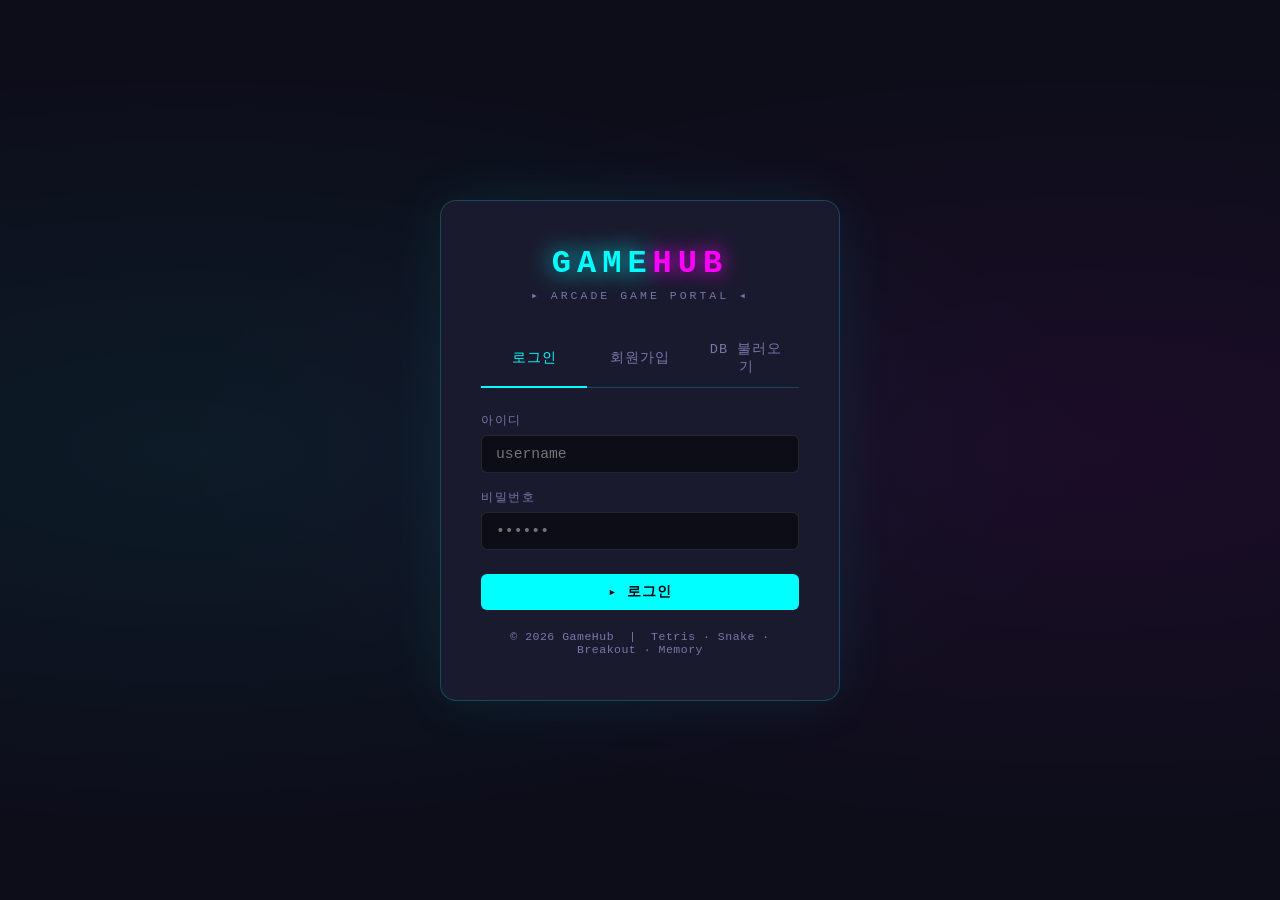
==== admin.html @ 45ed28bd "사지방 게임기" ====
<!DOCTYPE html>
<html lang="ko">
<head>
<meta charset="UTF-8">
<meta name="viewport" content="width=device-width, initial-scale=1.0">
<title>GameHub - 관리자</title>
<link rel="stylesheet" href="css/style.css">
<style>
.user-table { width: 100%; border-collapse: collapse; }
.user-table th { text-align: left; padding: 8px 14px; color: var(--muted); font-size: 0.72rem; letter-spacing: 2px; border-bottom: 1px solid var(--border); }
.user-table td { padding: 10px 14px; border-bottom: 1px solid rgba(255,255,255,0.04); font-size: 0.88rem; }
.user-table tr:hover td { background: rgba(255,68,102,0.03); }
.role-admin { color: var(--red); font-size: 0.75rem; }
.role-user  { color: var(--muted); font-size: 0.75rem; }

.panel-grid {
  display: grid;
  grid-template-columns: 1fr 1fr;
  gap: 20px;
}

@media (max-width: 768px) { .panel-grid { grid-template-columns: 1fr; } }
</style>
</head>
<body>
<nav class="navbar" id="navbar"></nav>

<div class="container">
  <div class="page-header">
    <div class="page-title" style="color:var(--red);">관리자 패널</div>
    <div class="page-subtitle">유저 관리 및 데이터 관리</div>
  </div>

  <div id="alertArea"></div>

  <div class="panel-grid">
    <!-- User list -->
    <div class="card" style="grid-column: 1/-1;">
      <div class="section-header">
        <span class="section-title">▸ 유저 목록</span>
        <span id="userCount" style="font-size:0.8rem;color:var(--muted);"></span>
      </div>
      <table class="user-table">
        <thead>
          <tr>
            <th>#</th>
            <th>아이디</th>
            <th>역할</th>
            <th>최고 점수 합계</th>
            <th>작업</th>
          </tr>
        </thead>
        <tbody id="userBody"></tbody>
      </table>
    </div>

    <!-- Add user -->
    <div class="card">
      <div class="section-header">
        <span class="section-title">▸ 유저 추가</span>
      </div>
      <div id="addAlert"></div>
      <form onsubmit="addUser(event)">
        <div class="form-group">
          <label class="form-label">아이디</label>
          <input type="text" id="addUsername" class="form-input" placeholder="4~16자 영문/숫자/_" minlength="4" maxlength="16" required>
        </div>
        <div class="form-group">
          <label class="form-label">비밀번호</label>
          <input type="text" id="addPassword" class="form-input" placeholder="비밀번호" minlength="4" required>
        </div>
        <div class="form-group">
          <label class="form-label">역할</label>
          <select id="addRole" class="form-input">
            <option value="user">일반 유저</option>
            <option value="admin">관리자</option>
          </select>
        </div>
        <button type="submit" class="btn btn-primary">+ 추가</button>
      </form>
    </div>

    <!-- DB Tools -->
    <div class="card">
      <div class="section-header">
        <span class="section-title">▸ 데이터 관리</span>
      </div>
      <div style="display:flex;flex-direction:column;gap:10px;">
        <button class="btn btn-ghost" onclick="GameDB.exportDB()">
          ⬇ users.db 내보내기
        </button>
        <label class="btn btn-ghost" style="cursor:pointer;justify-content:center;">
          ⬆ users.db 불러오기
          <input type="file" accept=".db,.json,.txt" style="display:none;" onchange="importDB(this)">
        </label>
        <div style="height:1px;background:var(--border);margin:4px 0;"></div>
        <button class="btn btn-danger" onclick="confirmClearScores()">
          🗑 전체 점수 초기화
        </button>
      </div>
      <div style="margin-top:16px;font-size:0.75rem;color:var(--muted);line-height:1.7;">
        <strong style="color:var(--cyan);">users.db 형식:</strong><br>
        <code style="color:var(--text);font-size:0.7rem;">
          {"users": [{"username": "user1",<br>
          &nbsp;"password": "pass1", "role": "user"}]}
        </code>
      </div>
    </div>
  </div>
</div>

<script src="js/app.js"></script>
<script>
async function init() {
  await GameDB.init();
  const session = Auth.requireAuth();
  if (!session) return;
  if (!Auth.isAdmin()) {
    window.location.href = 'dashboard.html';
    return;
  }
  buildNavbar('admin');
  renderUsers();
}

function renderUsers() {
  const users = GameDB.getUsers();
  document.getElementById('userCount').textContent = `총 ${users.length}명`;

  const body = document.getElementById('userBody');
  const gameIds = ['tetris', 'snake', 'breakout', 'memory'];
  const me = Auth.getSession().username;

  body.innerHTML = users.map((u, i) => {
    const total = gameIds.reduce((sum, g) => sum + GameDB.getUserBest(u.username, g), 0);
    return `
      <tr>
        <td style="color:var(--muted)">${i + 1}</td>
        <td>
          ${u.username}
          ${u.username === me ? ' <span style="color:var(--cyan);font-size:0.7rem">(나)</span>' : ''}
        </td>
        <td><span class="role-${u.role}">${u.role === 'admin' ? '🔑 관리자' : '👤 유저'}</span></td>
        <td style="color:var(--yellow)">${total ? formatScore(total) : '–'}</td>
        <td>
          ${u.username !== me
            ? `<button class="btn btn-danger btn-sm" onclick="removeUser('${u.username}')">삭제</button>`
            : '<span style="color:var(--muted);font-size:0.75rem">–</span>'
          }
        </td>
      </tr>
    `;
  }).join('');
}

function addUser(e) {
  e.preventDefault();
  const u = document.getElementById('addUsername').value.trim();
  const p = document.getElementById('addPassword').value;
  const r = document.getElementById('addRole').value;
  const area = document.getElementById('addAlert');

  if (!/^[a-zA-Z0-9_]{4,16}$/.test(u)) {
    showAlert(area, '아이디는 영문/숫자/_ 4~16자'); return;
  }

  const users = GameDB.getUsers();
  if (users.find(usr => usr.username === u)) {
    showAlert(area, '이미 존재하는 아이디'); return;
  }

  const allUsers = [...users, { username: u, password: p, role: r }];
  GameDB._setUsers(allUsers);
  showAlert(area, `"${u}" 추가 완료!`, 'success');
  e.target.reset();
  renderUsers();
}

function removeUser(username) {
  if (!confirm(`"${username}" 을 삭제하시겠습니까?\n이 유저의 점수는 남아 있습니다.`)) return;
  GameDB.removeUser(username);
  renderUsers();
  showAlert(document.getElementById('alertArea'), `"${username}" 삭제됨`, 'success');
}

async function importDB(input) {
  try {
    const count = await GameDB.importDB(input.files[0]);
    showAlert(document.getElementById('alertArea'), `${count}개 계정 가져옴`, 'success');
    renderUsers();
  } catch (e) {
    showAlert(document.getElementById('alertArea'), '파일 오류: ' + e.message);
  }
  input.value = '';
}

function confirmClearScores() {
  if (confirm('⚠️ 모든 게임 점수를 초기화합니다.\n이 작업은 되돌릴 수 없습니다.\n계속하시겠습니까?')) {
    localStorage.removeItem('gp_scores');
    showAlert(document.getElementById('alertArea'), '점수가 초기화되었습니다.', 'success');
    renderUsers();
  }
}

init();
</script>
</body>
</html>
---- css/style.css ----
/* === CSS Variables === */
:root {
  --bg: #0d0d1a;
  --card: #1a1a2e;
  --card2: #16213e;
  --border: rgba(0, 255, 255, 0.2);
  --border-hover: rgba(0, 255, 255, 0.6);
  --cyan: #00ffff;
  --magenta: #ff00ff;
  --green: #00ff88;
  --yellow: #ffd700;
  --red: #ff4466;
  --text: #e0e0ff;
  --muted: #7777aa;
}

* { margin: 0; padding: 0; box-sizing: border-box; }

body {
  font-family: 'Courier New', Courier, monospace;
  background: var(--bg);
  color: var(--text);
  min-height: 100vh;
}

/* === Scrollbar === */
::-webkit-scrollbar { width: 6px; }
::-webkit-scrollbar-track { background: var(--bg); }
::-webkit-scrollbar-thumb { background: rgba(0,255,255,0.3); border-radius: 3px; }
::-webkit-scrollbar-thumb:hover { background: var(--cyan); }

/* === Navbar === */
.navbar {
  background: rgba(22, 33, 62, 0.95);
  border-bottom: 1px solid var(--border);
  padding: 0 24px;
  height: 56px;
  display: flex;
  align-items: center;
  justify-content: space-between;
  position: sticky;
  top: 0;
  z-index: 100;
  backdrop-filter: blur(12px);
}

.navbar-brand {
  font-size: 1.3rem;
  font-weight: bold;
  color: var(--cyan);
  text-decoration: none;
  letter-spacing: 4px;
  text-shadow: 0 0 15px var(--cyan);
}

.navbar-brand span { color: var(--magenta); text-shadow: 0 0 15px var(--magenta); }

.navbar-nav {
  display: flex;
  gap: 4px;
  align-items: center;
  list-style: none;
}

.navbar-nav a {
  color: var(--muted);
  text-decoration: none;
  padding: 6px 14px;
  border-radius: 6px;
  transition: all 0.2s;
  font-size: 0.85rem;
  letter-spacing: 1px;
}

.navbar-nav a:hover, .navbar-nav a.active {
  color: var(--cyan);
  background: rgba(0, 255, 255, 0.08);
}

.navbar-right { display: flex; align-items: center; gap: 12px; }

.user-badge {
  background: rgba(0, 255, 136, 0.1);
  border: 1px solid rgba(0, 255, 136, 0.3);
  color: var(--green);
  padding: 4px 12px;
  border-radius: 20px;
  font-size: 0.8rem;
  letter-spacing: 1px;
}

/* === Container === */
.container {
  max-width: 1200px;
  margin: 0 auto;
  padding: 24px 20px;
}

/* === Page Title === */
.page-header {
  margin-bottom: 28px;
}

.page-title {
  font-size: 1.8rem;
  color: var(--cyan);
  letter-spacing: 3px;
  text-shadow: 0 0 20px rgba(0, 255, 255, 0.4);
}

.page-subtitle {
  color: var(--muted);
  font-size: 0.85rem;
  margin-top: 6px;
  letter-spacing: 1px;
}

/* === Section === */
.section { margin-bottom: 36px; }

.section-header {
  display: flex;
  align-items: center;
  justify-content: space-between;
  margin-bottom: 16px;
  padding-bottom: 10px;
  border-bottom: 1px solid var(--border);
}

.section-title {
  font-size: 0.8rem;
  letter-spacing: 3px;
  color: var(--muted);
  text-transform: uppercase;
}

/* === Cards === */
.card {
  background: var(--card);
  border: 1px solid var(--border);
  border-radius: 10px;
  padding: 20px;
}

/* === Stats Grid === */
.stats-grid {
  display: grid;
  grid-template-columns: repeat(auto-fit, minmax(160px, 1fr));
  gap: 16px;
  margin-bottom: 32px;
}

.stat-card {
  background: var(--card2);
  border: 1px solid var(--border);
  border-radius: 10px;
  padding: 18px 20px;
  text-align: center;
  transition: all 0.3s;
}

.stat-card:hover {
  border-color: var(--border-hover);
  box-shadow: 0 0 20px rgba(0, 255, 255, 0.1);
}

.stat-value {
  font-size: 2rem;
  font-weight: bold;
  color: var(--cyan);
  text-shadow: 0 0 10px rgba(0,255,255,0.4);
}

.stat-label {
  font-size: 0.72rem;
  color: var(--muted);
  letter-spacing: 1.5px;
  margin-top: 4px;
  text-transform: uppercase;
}

/* === Game Grid === */
.game-grid {
  display: grid;
  grid-template-columns: repeat(auto-fill, minmax(240px, 1fr));
  gap: 20px;
}

.game-card {
  background: var(--card2);
  border: 1px solid var(--border);
  border-radius: 12px;
  padding: 24px;
  text-decoration: none;
  display: block;
  transition: all 0.3s;
  position: relative;
  overflow: hidden;
  cursor: pointer;
}

.game-card::after {
  content: '';
  position: absolute;
  top: 0; left: 0; right: 0;
  height: 2px;
  background: linear-gradient(90deg, var(--cyan), var(--magenta));
  opacity: 0.6;
}

.game-card:hover {
  border-color: var(--border-hover);
  box-shadow: 0 4px 30px rgba(0, 255, 255, 0.15);
  transform: translateY(-4px);
}

.game-card-icon { font-size: 3.5rem; line-height: 1; margin-bottom: 14px; }

.game-card-name {
  font-size: 1.1rem;
  color: var(--cyan);
  letter-spacing: 2px;
  margin-bottom: 8px;
}

.game-card-desc {
  font-size: 0.8rem;
  color: var(--muted);
  line-height: 1.6;
  margin-bottom: 14px;
}

.game-card-meta {
  display: flex;
  justify-content: space-between;
  align-items: center;
  font-size: 0.75rem;
}

.game-card-best { color: var(--green); }
.game-card-tag {
  background: rgba(255, 0, 255, 0.1);
  border: 1px solid rgba(255, 0, 255, 0.3);
  color: var(--magenta);
  padding: 2px 8px;
  border-radius: 4px;
  font-size: 0.7rem;
  letter-spacing: 1px;
}

/* === Leaderboard === */
.lb-tabs {
  display: flex;
  gap: 4px;
  margin-bottom: 20px;
  border-bottom: 1px solid var(--border);
  padding-bottom: 0;
}

.lb-tab {
  padding: 8px 18px;
  cursor: pointer;
  color: var(--muted);
  font-size: 0.85rem;
  letter-spacing: 1px;
  border-bottom: 2px solid transparent;
  margin-bottom: -1px;
  transition: all 0.2s;
  background: none;
  border-top: none;
  border-left: none;
  border-right: none;
  font-family: inherit;
}

.lb-tab:hover { color: var(--text); }
.lb-tab.active { color: var(--cyan); border-bottom-color: var(--cyan); }

.lb-table {
  width: 100%;
  border-collapse: collapse;
}

.lb-table th {
  text-align: left;
  padding: 8px 14px;
  color: var(--muted);
  font-size: 0.72rem;
  letter-spacing: 2px;
  text-transform: uppercase;
  border-bottom: 1px solid var(--border);
}

.lb-table td {
  padding: 11px 14px;
  border-bottom: 1px solid rgba(255,255,255,0.04);
  font-size: 0.88rem;
}

.lb-table tr:hover td { background: rgba(0,255,255,0.03); }
.lb-table tr:last-child td { border-bottom: none; }

.rank { font-weight: bold; }
.rank-1 { color: #ffd700; }
.rank-2 { color: #c0c0c0; }
.rank-3 { color: #cd7f32; }
.rank-other { color: var(--muted); }

.score-val { color: var(--yellow); font-weight: bold; }

/* === Buttons === */
.btn {
  padding: 9px 22px;
  border: none;
  border-radius: 6px;
  cursor: pointer;
  font-family: inherit;
  font-size: 0.85rem;
  letter-spacing: 1px;
  transition: all 0.2s;
  text-decoration: none;
  display: inline-flex;
  align-items: center;
  gap: 6px;
}

.btn-primary {
  background: var(--cyan);
  color: #050510;
  font-weight: bold;
}
.btn-primary:hover {
  background: #33ffff;
  box-shadow: 0 0 20px rgba(0,255,255,0.4);
}

.btn-ghost {
  background: transparent;
  color: var(--muted);
  border: 1px solid rgba(255,255,255,0.1);
}
.btn-ghost:hover { color: var(--text); border-color: var(--border-hover); }

.btn-danger {
  background: rgba(255, 68, 102, 0.15);
  color: var(--red);
  border: 1px solid rgba(255, 68, 102, 0.4);
}
.btn-danger:hover { background: rgba(255, 68, 102, 0.3); }

.btn-sm { padding: 5px 12px; font-size: 0.75rem; }

/* === Forms === */
.form-group { margin-bottom: 16px; }

.form-label {
  display: block;
  margin-bottom: 6px;
  color: var(--muted);
  font-size: 0.78rem;
  letter-spacing: 1.5px;
  text-transform: uppercase;
}

.form-input {
  width: 100%;
  padding: 10px 14px;
  background: rgba(0, 0, 0, 0.5);
  border: 1px solid rgba(255,255,255,0.1);
  border-radius: 6px;
  color: var(--text);
  font-family: inherit;
  font-size: 0.92rem;
  transition: all 0.2s;
}

.form-input:focus {
  outline: none;
  border-color: var(--cyan);
  box-shadow: 0 0 10px rgba(0,255,255,0.15);
}

/* === Alerts === */
.alert {
  padding: 10px 16px;
  border-radius: 6px;
  font-size: 0.85rem;
  margin-bottom: 16px;
  letter-spacing: 0.5px;
}
.alert-error { background: rgba(255,68,102,0.15); border: 1px solid rgba(255,68,102,0.4); color: #ff8899; }
.alert-success { background: rgba(0,255,136,0.1); border: 1px solid rgba(0,255,136,0.3); color: var(--green); }
.alert-info { background: rgba(0,255,255,0.08); border: 1px solid var(--border); color: var(--cyan); }

/* === Login Page === */
.login-page {
  min-height: 100vh;
  display: flex;
  align-items: center;
  justify-content: center;
  background: var(--bg);
  background-image:
    radial-gradient(ellipse at 15% 50%, rgba(0,255,255,0.06) 0%, transparent 60%),
    radial-gradient(ellipse at 85% 50%, rgba(255,0,255,0.06) 0%, transparent 60%);
}

.login-box {
  background: var(--card);
  border: 1px solid var(--border);
  border-radius: 16px;
  padding: 44px 40px;
  width: 100%;
  max-width: 400px;
  box-shadow: 0 0 60px rgba(0,255,255,0.08);
}

.login-logo {
  text-align: center;
  margin-bottom: 28px;
}

.login-logo-title {
  font-size: 2rem;
  color: var(--cyan);
  letter-spacing: 6px;
  text-shadow: 0 0 25px var(--cyan);
  font-weight: bold;
}

.login-logo-sub {
  font-size: 0.72rem;
  color: var(--muted);
  letter-spacing: 3px;
  margin-top: 6px;
}

/* === Tabs === */
.tab-nav {
  display: flex;
  border-bottom: 1px solid var(--border);
  margin-bottom: 24px;
}

.tab-btn {
  flex: 1;
  padding: 10px;
  background: none;
  border: none;
  border-bottom: 2px solid transparent;
  color: var(--muted);
  font-family: inherit;
  font-size: 0.85rem;
  letter-spacing: 1px;
  cursor: pointer;
  transition: all 0.2s;
  margin-bottom: -1px;
}

.tab-btn:hover { color: var(--text); }
.tab-btn.active { color: var(--cyan); border-bottom-color: var(--cyan); }

.tab-panel { display: none; }
.tab-panel.active { display: block; }

/* === Game Page Layout === */
.game-page {
  display: flex;
  flex-direction: column;
  height: 100vh;
  overflow: hidden;
}

.game-topbar {
  background: rgba(22, 33, 62, 0.97);
  border-bottom: 1px solid var(--border);
  padding: 10px 20px;
  display: flex;
  align-items: center;
  justify-content: space-between;
  flex-shrink: 0;
}

.game-topbar-left { display: flex; align-items: center; gap: 16px; }

.game-topbar-title {
  font-size: 1.1rem;
  color: var(--cyan);
  letter-spacing: 3px;
  text-shadow: 0 0 10px rgba(0,255,255,0.4);
}

.game-topbar-back {
  color: var(--muted);
  text-decoration: none;
  font-size: 0.8rem;
  padding: 4px 10px;
  border: 1px solid rgba(255,255,255,0.1);
  border-radius: 4px;
  transition: all 0.2s;
}
.game-topbar-back:hover { color: var(--cyan); border-color: var(--border-hover); }

.game-stats {
  display: flex;
  gap: 20px;
}

.game-stat { text-align: center; min-width: 60px; }
.game-stat-label { font-size: 0.65rem; color: var(--muted); letter-spacing: 1px; }
.game-stat-val {
  font-size: 1.2rem;
  font-weight: bold;
  color: var(--yellow);
  text-shadow: 0 0 8px rgba(255,215,0,0.4);
}

.game-controls {
  display: flex;
  gap: 8px;
  align-items: center;
}

.game-area {
  flex: 1;
  display: flex;
  align-items: center;
  justify-content: center;
  overflow: hidden;
  padding: 16px;
  gap: 20px;
}

/* === Game Canvas === */
canvas {
  display: block;
  image-rendering: pixelated;
}

/* === Modal === */
.modal-overlay {
  position: fixed;
  inset: 0;
  background: rgba(0, 0, 0, 0.85);
  display: flex;
  align-items: center;
  justify-content: center;
  z-index: 1000;
  backdrop-filter: blur(4px);
}

.modal-box {
  background: var(--card);
  border: 1px solid var(--border);
  border-radius: 14px;
  padding: 36px 40px;
  text-align: center;
  max-width: 360px;
  width: 90%;
  box-shadow: 0 0 60px rgba(0,255,255,0.1);
}

.modal-title {
  font-size: 1.5rem;
  color: var(--cyan);
  letter-spacing: 3px;
  margin-bottom: 8px;
  text-shadow: 0 0 15px var(--cyan);
}

.modal-score {
  font-size: 2.5rem;
  color: var(--yellow);
  font-weight: bold;
  margin: 16px 0;
  text-shadow: 0 0 15px rgba(255,215,0,0.5);
}

.modal-score-label {
  font-size: 0.75rem;
  color: var(--muted);
  letter-spacing: 2px;
  margin-bottom: 24px;
}

.modal-btns {
  display: flex;
  gap: 10px;
  justify-content: center;
  margin-top: 20px;
}

/* === Tetris Sidebar === */
.tetris-sidebar {
  display: flex;
  flex-direction: column;
  gap: 16px;
  min-width: 140px;
}

.sidebar-box {
  background: var(--card2);
  border: 1px solid var(--border);
  border-radius: 8px;
  padding: 14px;
}

.sidebar-box-title {
  font-size: 0.68rem;
  color: var(--muted);
  letter-spacing: 2px;
  text-transform: uppercase;
  margin-bottom: 10px;
}

.sidebar-val {
  font-size: 1.4rem;
  color: var(--yellow);
  font-weight: bold;
}

/* === Memory game === */
.memory-grid {
  display: grid;
  gap: 10px;
}

.mem-card {
  aspect-ratio: 1;
  background: var(--card2);
  border: 1px solid var(--border);
  border-radius: 8px;
  display: flex;
  align-items: center;
  justify-content: center;
  font-size: 2rem;
  cursor: pointer;
  transition: all 0.3s;
  user-select: none;
  position: relative;
  transform-style: preserve-3d;
}

.mem-card:hover { border-color: var(--border-hover); transform: scale(1.05); }
.mem-card.flipped { background: var(--card); border-color: var(--cyan); }
.mem-card.matched { border-color: var(--green); background: rgba(0,255,136,0.08); cursor: default; }
.mem-card.matched:hover { transform: none; }

/* === Controls legend === */
.controls-legend {
  background: var(--card2);
  border: 1px solid var(--border);
  border-radius: 8px;
  padding: 14px;
  font-size: 0.75rem;
  color: var(--muted);
  line-height: 1.8;
}

.ctrl-key {
  display: inline-block;
  background: rgba(255,255,255,0.08);
  border: 1px solid rgba(255,255,255,0.15);
  border-radius: 4px;
  padding: 1px 6px;
  color: var(--text);
  font-size: 0.72rem;
  margin-right: 4px;
}

/* === Admin panel === */
.admin-section {
  background: rgba(255, 68, 102, 0.05);
  border: 1px solid rgba(255, 68, 102, 0.2);
  border-radius: 10px;
  padding: 20px;
  margin-top: 12px;
}

.admin-title {
  font-size: 0.72rem;
  color: var(--red);
  letter-spacing: 2px;
  text-transform: uppercase;
  margin-bottom: 14px;
}

/* === Responsive === */
@media (max-width: 640px) {
  .navbar-nav { display: none; }
  .game-grid { grid-template-columns: 1fr 1fr; }
  .game-stats { gap: 10px; }
  .game-stat-val { font-size: 1rem; }
}
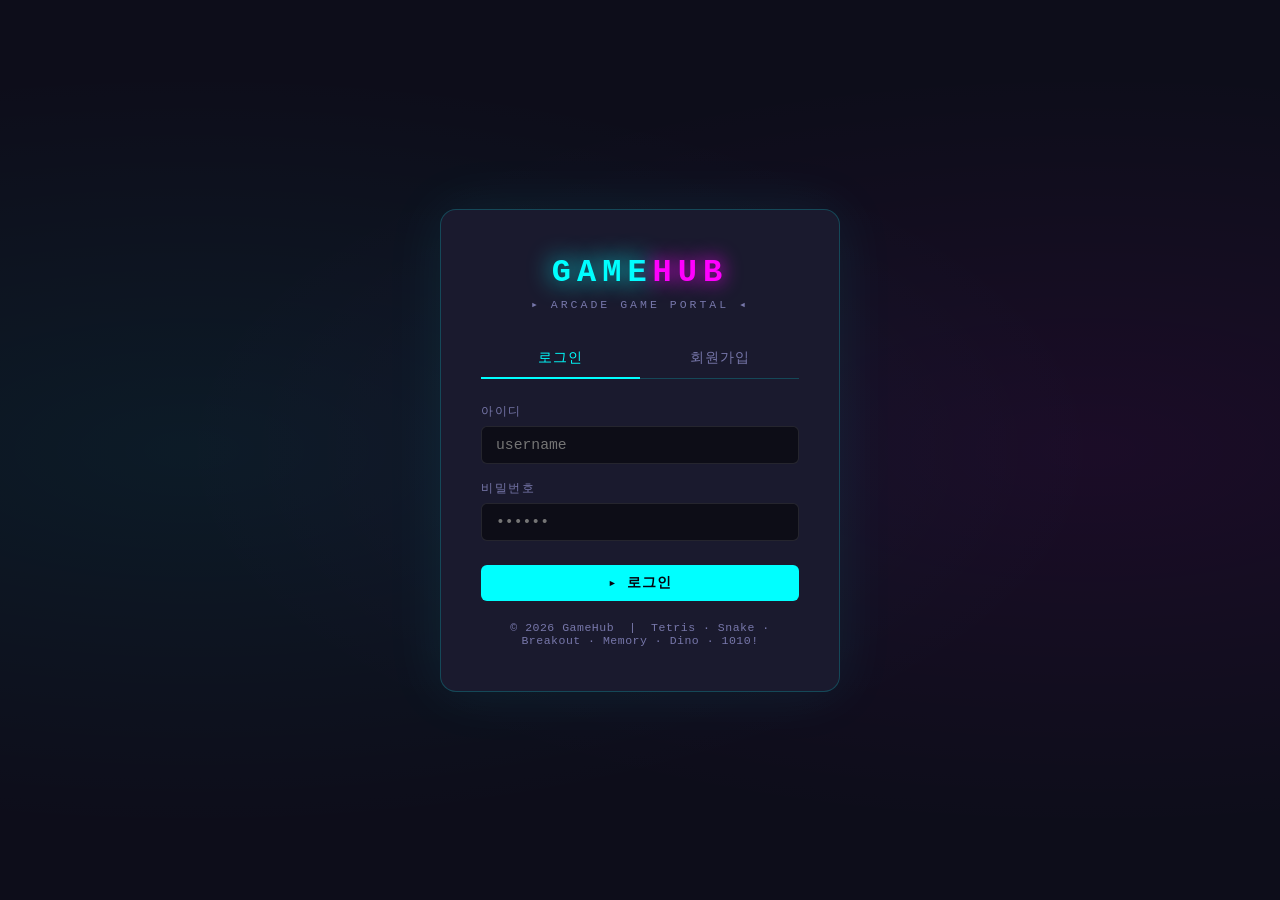
==== commit 608f7e64: "게임 추가" ====
--- a/admin.html
+++ b/admin.html
@@ -8,7 +8,7 @@
 <style>
 .user-table { width: 100%; border-collapse: collapse; }
 .user-table th { text-align: left; padding: 8px 14px; color: var(--muted); font-size: 0.72rem; letter-spacing: 2px; border-bottom: 1px solid var(--border); }
-.user-table td { padding: 10px 14px; border-bottom: 1px solid rgba(255,255,255,0.04); font-size: 0.88rem; }
+.user-table td { padding: 10px 14px; border-bottom: 1px solid rgba(255,255,255,0.04); font-size: 0.88rem; vertical-align: middle; }
 .user-table tr:hover td { background: rgba(255,68,102,0.03); }
 .role-admin { color: var(--red); font-size: 0.75rem; }
 .role-user  { color: var(--muted); font-size: 0.75rem; }
@@ -18,6 +18,15 @@
   grid-template-columns: 1fr 1fr;
   gap: 20px;
 }
+
+.pending-row {
+  display: flex;
+  align-items: center;
+  gap: 12px;
+  padding: 10px 0;
+  border-bottom: 1px solid rgba(255,255,255,0.05);
+}
+.pending-row:last-child { border-bottom: none; }
 
 @media (max-width: 768px) { .panel-grid { grid-template-columns: 1fr; } }
 </style>
@@ -28,24 +37,33 @@
 <div class="container">
   <div class="page-header">
     <div class="page-title" style="color:var(--red);">관리자 패널</div>
-    <div class="page-subtitle">유저 관리 및 데이터 관리</div>
+    <div class="page-subtitle">유저 승인 및 관리</div>
   </div>
 
   <div id="alertArea"></div>
+
+  <!-- 승인 대기 -->
+  <div class="card" id="pendingCard" style="margin-bottom:20px;border-color:rgba(255,215,0,0.35);background:rgba(255,215,0,0.03);">
+    <div class="section-header">
+      <span class="section-title" style="color:var(--yellow);">▸ 승인 대기 중인 계정</span>
+      <span id="pendingCount" style="font-size:0.8rem;color:var(--yellow);"></span>
+    </div>
+    <div id="pendingList"></div>
+  </div>
 
   <div class="panel-grid">
     <!-- User list -->
     <div class="card" style="grid-column: 1/-1;">
       <div class="section-header">
-        <span class="section-title">▸ 유저 목록</span>
+        <span class="section-title">▸ 전체 유저 목록</span>
         <span id="userCount" style="font-size:0.8rem;color:var(--muted);"></span>
       </div>
       <table class="user-table">
         <thead>
           <tr>
             <th>#</th>
-            <th>아이디</th>
-            <th>역할</th>
+            <th>아이디 / 본명</th>
+            <th>역할 / 상태</th>
             <th>최고 점수 합계</th>
             <th>작업</th>
           </tr>
@@ -57,10 +75,14 @@
     <!-- Add user -->
     <div class="card">
       <div class="section-header">
-        <span class="section-title">▸ 유저 추가</span>
+        <span class="section-title">▸ 유저 직접 추가 (즉시 승인)</span>
       </div>
       <div id="addAlert"></div>
       <form onsubmit="addUser(event)">
+        <div class="form-group">
+          <label class="form-label">본명</label>
+          <input type="text" id="addFullname" class="form-input" placeholder="홍길동" maxlength="20">
+        </div>
         <div class="form-group">
           <label class="form-label">아이디</label>
           <input type="text" id="addUsername" class="form-input" placeholder="4~16자 영문/숫자/_" minlength="4" maxlength="16" required>
@@ -80,37 +102,32 @@
       </form>
     </div>
 
-    <!-- DB Tools -->
+    <!-- Maintenance -->
     <div class="card">
       <div class="section-header">
-        <span class="section-title">▸ 데이터 관리</span>
+        <span class="section-title">▸ 유지보수</span>
       </div>
       <div style="display:flex;flex-direction:column;gap:10px;">
-        <button class="btn btn-ghost" onclick="GameDB.exportDB()">
-          ⬇ users.db 내보내기
+        <button class="btn btn-ghost" onclick="GameDB.exportFullDB()">
+          💾 백업 다운로드 (db.js)
         </button>
-        <label class="btn btn-ghost" style="cursor:pointer;justify-content:center;">
-          ⬆ users.db 불러오기
-          <input type="file" accept=".db,.json,.txt" style="display:none;" onchange="importDB(this)">
-        </label>
-        <div style="height:1px;background:var(--border);margin:4px 0;"></div>
         <button class="btn btn-danger" onclick="confirmClearScores()">
           🗑 전체 점수 초기화
         </button>
       </div>
-      <div style="margin-top:16px;font-size:0.75rem;color:var(--muted);line-height:1.7;">
-        <strong style="color:var(--cyan);">users.db 형식:</strong><br>
-        <code style="color:var(--text);font-size:0.7rem;">
-          {"users": [{"username": "user1",<br>
-          &nbsp;"password": "pass1", "role": "user"}]}
-        </code>
-      </div>
+      <p style="margin-top:14px;font-size:0.74rem;color:var(--muted);line-height:1.7;">
+        백업 파일을 <code>data/db.js</code>로 교체하면 새 환경에서도 계정·점수가 복원됩니다.<br>
+        점수 초기화는 되돌릴 수 없습니다. 계정 정보는 유지됩니다.
+      </p>
     </div>
   </div>
 </div>
 
+<script src="data/db.js"></script>
 <script src="js/app.js"></script>
 <script>
+const GAME_IDS = ['tetris', 'snake', 'breakout', 'memory', 'dino', '1010'];
+
 async function init() {
   await GameDB.init();
   const session = Auth.requireAuth();
@@ -120,30 +137,81 @@
     return;
   }
   buildNavbar('admin');
-  renderUsers();
-}
-
+  renderPending();
+  renderUsers();
+}
+
+// ── 승인 대기 ─────────────────────────────────────────
+function renderPending() {
+  const pending = GameDB.getPendingUsers();
+  const card    = document.getElementById('pendingCard');
+  const list    = document.getElementById('pendingList');
+
+  if (pending.length === 0) {
+    card.style.display = 'none';
+    return;
+  }
+  card.style.display = 'block';
+  document.getElementById('pendingCount').textContent = `${pending.length}명 대기 중`;
+
+  list.innerHTML = pending.map(u => `
+    <div class="pending-row">
+      <div style="flex:1;">
+        <span style="color:var(--text);font-weight:bold;">${u.username}</span>
+        ${u.fullname ? `<span style="color:var(--muted);font-size:0.8rem;margin-left:8px;">(${u.fullname})</span>` : ''}
+        <div style="font-size:0.72rem;color:var(--muted);margin-top:2px;">
+          ${u.created ? new Date(u.created).toLocaleString('ko-KR') : ''}
+        </div>
+      </div>
+      <button class="btn btn-primary btn-sm" onclick="approveUser('${u.username}')">✓ 승인</button>
+      <button class="btn btn-danger btn-sm"  onclick="rejectUser('${u.username}')">✗ 거절</button>
+    </div>
+  `).join('');
+}
+
+function approveUser(username) {
+  GameDB.approveUser(username);
+  renderPending();
+  renderUsers();
+  showAlert(document.getElementById('alertArea'), `"${username}" 승인 완료`, 'success');
+}
+
+function rejectUser(username) {
+  const u = GameDB.getUser(username);
+  const name = u && u.fullname ? `${u.fullname} (${username})` : username;
+  if (!confirm(`"${name}" 의 가입을 거절하고 삭제합니까?`)) return;
+  GameDB.removeUser(username);
+  renderPending();
+  renderUsers();
+  showAlert(document.getElementById('alertArea'), `"${username}" 거절 및 삭제됨`, 'info');
+}
+
+// ── 유저 목록 ─────────────────────────────────────────
 function renderUsers() {
   const users = GameDB.getUsers();
   document.getElementById('userCount').textContent = `총 ${users.length}명`;
 
   const body = document.getElementById('userBody');
-  const gameIds = ['tetris', 'snake', 'breakout', 'memory'];
-  const me = Auth.getSession().username;
+  const me   = Auth.getSession().username;
 
   body.innerHTML = users.map((u, i) => {
-    const total = gameIds.reduce((sum, g) => sum + GameDB.getUserBest(u.username, g), 0);
+    const total   = GAME_IDS.reduce((s, g) => s + GameDB.getUserBest(u.username, g), 0);
+    const isPend  = u.approved === false;
+    const isMe    = u.username === me;
     return `
       <tr>
         <td style="color:var(--muted)">${i + 1}</td>
         <td>
-          ${u.username}
-          ${u.username === me ? ' <span style="color:var(--cyan);font-size:0.7rem">(나)</span>' : ''}
+          <div style="font-weight:500;">${u.username}${isMe ? ' <span style="color:var(--cyan);font-size:0.7rem">(나)</span>' : ''}</div>
+          ${u.fullname ? `<div style="font-size:0.75rem;color:var(--muted);margin-top:2px;">${u.fullname}</div>` : ''}
         </td>
-        <td><span class="role-${u.role}">${u.role === 'admin' ? '🔑 관리자' : '👤 유저'}</span></td>
+        <td>
+          <span class="role-${u.role}">${u.role === 'admin' ? '🔑 관리자' : '👤 유저'}</span>
+          ${isPend ? '<div style="color:var(--yellow);font-size:0.7rem;margin-top:2px;">⏳ 대기</div>' : ''}
+        </td>
         <td style="color:var(--yellow)">${total ? formatScore(total) : '–'}</td>
         <td>
-          ${u.username !== me
+          ${!isMe
             ? `<button class="btn btn-danger btn-sm" onclick="removeUser('${u.username}')">삭제</button>`
             : '<span style="color:var(--muted);font-size:0.75rem">–</span>'
           }
@@ -155,9 +223,10 @@
 
 function addUser(e) {
   e.preventDefault();
-  const u = document.getElementById('addUsername').value.trim();
-  const p = document.getElementById('addPassword').value;
-  const r = document.getElementById('addRole').value;
+  const fn = document.getElementById('addFullname').value.trim();
+  const u  = document.getElementById('addUsername').value.trim();
+  const p  = document.getElementById('addPassword').value;
+  const r  = document.getElementById('addRole').value;
   const area = document.getElementById('addAlert');
 
   if (!/^[a-zA-Z0-9_]{4,16}$/.test(u)) {
@@ -169,29 +238,20 @@
     showAlert(area, '이미 존재하는 아이디'); return;
   }
 
-  const allUsers = [...users, { username: u, password: p, role: r }];
-  GameDB._setUsers(allUsers);
+  GameDB._setUsers([...users, { username: u, password: p, fullname: fn, role: r, approved: true }]);
   showAlert(area, `"${u}" 추가 완료!`, 'success');
   e.target.reset();
   renderUsers();
 }
 
 function removeUser(username) {
-  if (!confirm(`"${username}" 을 삭제하시겠습니까?\n이 유저의 점수는 남아 있습니다.`)) return;
+  const u    = GameDB.getUser(username);
+  const name = u && u.fullname ? `${u.fullname} (${username})` : username;
+  if (!confirm(`"${name}" 을 삭제하시겠습니까?\n이 유저의 점수는 남아 있습니다.`)) return;
   GameDB.removeUser(username);
+  renderPending();
   renderUsers();
   showAlert(document.getElementById('alertArea'), `"${username}" 삭제됨`, 'success');
-}
-
-async function importDB(input) {
-  try {
-    const count = await GameDB.importDB(input.files[0]);
-    showAlert(document.getElementById('alertArea'), `${count}개 계정 가져옴`, 'success');
-    renderUsers();
-  } catch (e) {
-    showAlert(document.getElementById('alertArea'), '파일 오류: ' + e.message);
-  }
-  input.value = '';
 }
 
 function confirmClearScores() {
--- a/css/style.css
+++ b/css/style.css
@@ -1,4 +1,4 @@
-/* === CSS Variables === */
+/* === CSS Variables ===  전 페이지 공통 */
 :root {
   --bg: #0d0d1a;
   --card: #1a1a2e;
@@ -23,13 +23,13 @@
   min-height: 100vh;
 }
 
-/* === Scrollbar === */
+/* === Scrollbar ===  전 페이지 공통 */
 ::-webkit-scrollbar { width: 6px; }
 ::-webkit-scrollbar-track { background: var(--bg); }
 ::-webkit-scrollbar-thumb { background: rgba(0,255,255,0.3); border-radius: 3px; }
 ::-webkit-scrollbar-thumb:hover { background: var(--cyan); }
 
-/* === Navbar === */
+/* === Navbar ===  dashboard, leaderboard, admin */
 .navbar {
   background: rgba(22, 33, 62, 0.95);
   border-bottom: 1px solid var(--border);
@@ -89,14 +89,14 @@
   letter-spacing: 1px;
 }
 
-/* === Container === */
+/* === Container ===  dashboard, leaderboard, admin */
 .container {
   max-width: 1200px;
   margin: 0 auto;
   padding: 24px 20px;
 }
 
-/* === Page Title === */
+/* === Page Title ===  dashboard, leaderboard, admin */
 .page-header {
   margin-bottom: 28px;
 }
@@ -115,7 +115,7 @@
   letter-spacing: 1px;
 }
 
-/* === Section === */
+/* === Section ===  dashboard, leaderboard */
 .section { margin-bottom: 36px; }
 
 .section-header {
@@ -134,7 +134,7 @@
   text-transform: uppercase;
 }
 
-/* === Cards === */
+/* === Cards ===  dashboard, leaderboard, admin */
 .card {
   background: var(--card);
   border: 1px solid var(--border);
@@ -142,7 +142,7 @@
   padding: 20px;
 }
 
-/* === Stats Grid === */
+/* === Stats Grid ===  dashboard */
 .stats-grid {
   display: grid;
   grid-template-columns: repeat(auto-fit, minmax(160px, 1fr));
@@ -179,7 +179,7 @@
   text-transform: uppercase;
 }
 
-/* === Game Grid === */
+/* === Game Grid ===  dashboard */
 .game-grid {
   display: grid;
   grid-template-columns: repeat(auto-fill, minmax(240px, 1fr));
@@ -248,7 +248,7 @@
   letter-spacing: 1px;
 }
 
-/* === Leaderboard === */
+/* === Leaderboard ===  leaderboard.html */
 .lb-tabs {
   display: flex;
   gap: 4px;
@@ -308,7 +308,7 @@
 
 .score-val { color: var(--yellow); font-weight: bold; }
 
-/* === Buttons === */
+/* === Buttons ===  전 페이지 공통 */
 .btn {
   padding: 9px 22px;
   border: none;
@@ -350,7 +350,7 @@
 
 .btn-sm { padding: 5px 12px; font-size: 0.75rem; }
 
-/* === Forms === */
+/* === Forms ===  index.html (로그인/가입), admin.html (유저 추가) */
 .form-group { margin-bottom: 16px; }
 
 .form-label {
@@ -380,7 +380,7 @@
   box-shadow: 0 0 10px rgba(0,255,255,0.15);
 }
 
-/* === Alerts === */
+/* === Alerts ===  전 페이지 공통 */
 .alert {
   padding: 10px 16px;
   border-radius: 6px;
@@ -392,7 +392,7 @@
 .alert-success { background: rgba(0,255,136,0.1); border: 1px solid rgba(0,255,136,0.3); color: var(--green); }
 .alert-info { background: rgba(0,255,255,0.08); border: 1px solid var(--border); color: var(--cyan); }
 
-/* === Login Page === */
+/* === Login Page ===  index.html */
 .login-page {
   min-height: 100vh;
   display: flex;
@@ -434,7 +434,7 @@
   margin-top: 6px;
 }
 
-/* === Tabs === */
+/* === Tabs ===  index.html (로그인 탭) */
 .tab-nav {
   display: flex;
   border-bottom: 1px solid var(--border);
@@ -462,7 +462,7 @@
 .tab-panel { display: none; }
 .tab-panel.active { display: block; }
 
-/* === Game Page Layout === */
+/* === Game Page Layout ===  games/*.html 공통 */
 .game-page {
   display: flex;
   flex-direction: column;
@@ -530,13 +530,13 @@
   gap: 20px;
 }
 
-/* === Game Canvas === */
+/* === Game Canvas ===  games/*.html 공통 */
 canvas {
   display: block;
   image-rendering: pixelated;
 }
 
-/* === Modal === */
+/* === Modal ===  games/*.html 공통 (게임 오버 화면) */
 .modal-overlay {
   position: fixed;
   inset: 0;
@@ -589,7 +589,7 @@
   margin-top: 20px;
 }
 
-/* === Tetris Sidebar === */
+/* === Tetris Sidebar ===  games/tetris.html */
 .tetris-sidebar {
   display: flex;
   flex-direction: column;
@@ -618,7 +618,7 @@
   font-weight: bold;
 }
 
-/* === Memory game === */
+/* === Memory game ===  games/memory.html */
 .memory-grid {
   display: grid;
   gap: 10px;
@@ -645,7 +645,7 @@
 .mem-card.matched { border-color: var(--green); background: rgba(0,255,136,0.08); cursor: default; }
 .mem-card.matched:hover { transform: none; }
 
-/* === Controls legend === */
+/* === Controls legend ===  games/*.html 공통 (조작키 안내) */
 .controls-legend {
   background: var(--card2);
   border: 1px solid var(--border);
@@ -667,7 +667,7 @@
   margin-right: 4px;
 }
 
-/* === Admin panel === */
+/* === Admin panel ===  admin.html */
 .admin-section {
   background: rgba(255, 68, 102, 0.05);
   border: 1px solid rgba(255, 68, 102, 0.2);
@@ -684,7 +684,7 @@
   margin-bottom: 14px;
 }
 
-/* === Responsive === */
+/* === Responsive ===  전 페이지 공통 */
 @media (max-width: 640px) {
   .navbar-nav { display: none; }
   .game-grid { grid-template-columns: 1fr 1fr; }
